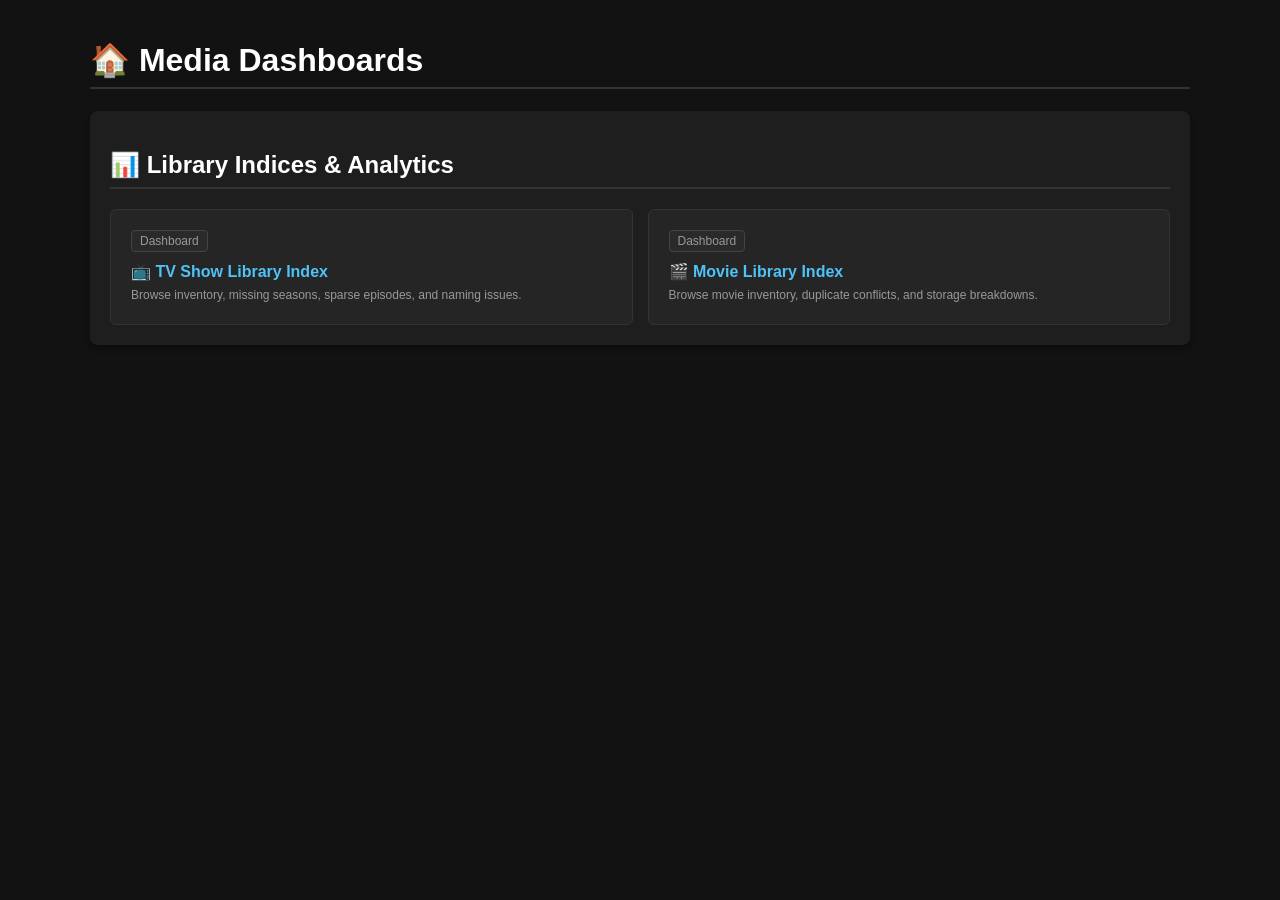
==== index.html @ 1117bfb1 "Add movie and TV show dashboards" ====
<!DOCTYPE html>
<html lang="en">
<head>
    <meta charset="UTF-8">
    <meta name="viewport" content="width=device-width, initial-scale=1">
    <title>Media Dashboards</title>
    <style>
        body { font-family: -apple-system, BlinkMacSystemFont, "Segoe UI", Roboto, sans-serif; background-color: #121212; color: #e0e0e0; margin: 0; padding: 20px; }
        h1, h2 { color: #ffffff; border-bottom: 2px solid #333; padding-bottom: 8px; }
        .container { max-width: 1100px; margin: auto; }
        .card { background: #1e1e1e; padding: 20px; border-radius: 8px; margin-bottom: 25px; box-shadow: 0 4px 6px rgba(0,0,0,0.3); }
        .grid-links { display: grid; grid-template-columns: repeat(auto-fit, minmax(260px, 1fr)); gap: 15px; margin-top: 15px; }
        .tile { background: #252525; padding: 20px; border-radius: 6px; border: 1px solid #333; text-decoration: none; color: #fff; display: flex; flex-direction: column; transition: 0.2s; }
        .tile:hover { background: #2a2a2a; border-color: #1976d2; transform: translateY(-2px); }
        .tile h3 { margin: 0 0 6px 0; color: #4fc3f7; font-size: 16px; }
        .tile span { color: #999; font-size: 12px; line-height: 1.4; }
        .badge { background: #2a2a2a; color: #cccccc; padding: 2px 8px; border-radius: 4px; font-size: 11px; border: 1px solid #444; font-weight: 500; width: fit-content; margin-bottom: 10px; }
        @media (max-width: 800px) { body { padding: 12px; } }
    </style>
</head>
<body>
<div class="container">
    <h1>&#127968; Media Dashboards</h1>
    <div class="card">
        <h2>&#128202; Library Indices &amp; Analytics</h2>
        <div class="grid-links">
            <a href="IndexShows.html" class="tile">
                <span class="badge">Dashboard</span>
                <h3>&#128250; TV Show Library Index</h3>
                <span>Browse inventory, missing seasons, sparse episodes, and naming issues.</span>
            </a>
            <a href="IndexMovies.html" class="tile">
                <span class="badge">Dashboard</span>
                <h3>&#127916; Movie Library Index</h3>
                <span>Browse movie inventory, duplicate conflicts, and storage breakdowns.</span>
            </a>
        </div>
    </div>
</div>
</body>
</html>
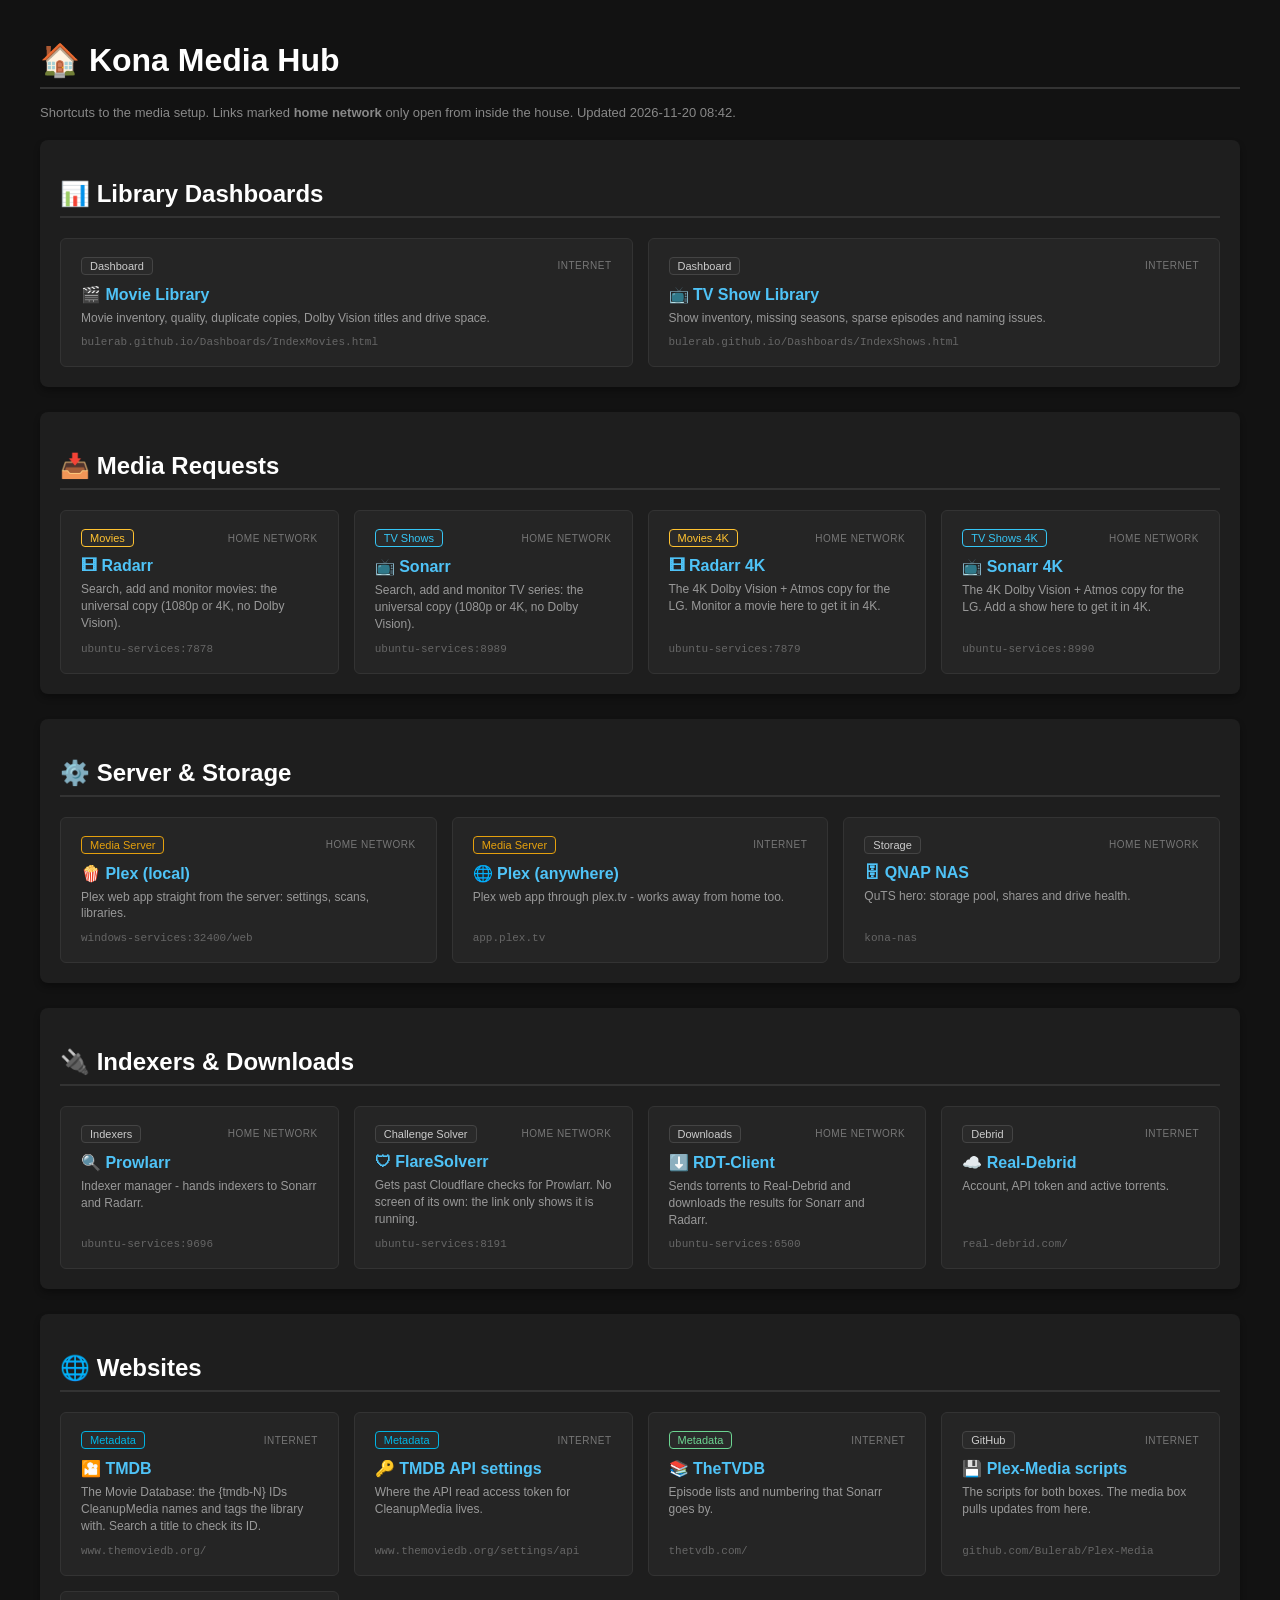
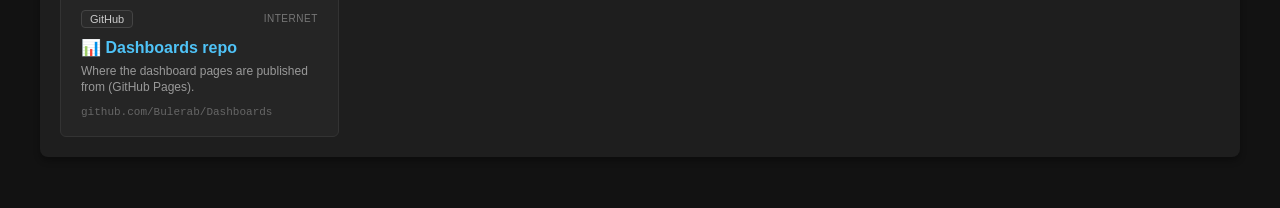
==== commit e026d401: "index.html: redirect the site's front door to the Hub (IndexHome.html)" ====
--- a/index.html
+++ b/index.html
@@ -3,39 +3,17 @@
 <head>
     <meta charset="UTF-8">
     <meta name="viewport" content="width=device-width, initial-scale=1">
-    <title>Media Dashboards</title>
+    <title>Kona Media Hub</title>
+    <!-- The site's front door: GitHub Pages opens index.html for the bare address, so send visitors to the Hub. -->
+    <meta http-equiv="refresh" content="0; url=IndexHome.html">
+    <link rel="canonical" href="IndexHome.html">
+    <script>location.replace('IndexHome.html' + location.search + location.hash);</script>
     <style>
-        body { font-family: -apple-system, BlinkMacSystemFont, "Segoe UI", Roboto, sans-serif; background-color: #121212; color: #e0e0e0; margin: 0; padding: 20px; }
-        h1, h2 { color: #ffffff; border-bottom: 2px solid #333; padding-bottom: 8px; }
-        .container { max-width: 1100px; margin: auto; }
-        .card { background: #1e1e1e; padding: 20px; border-radius: 8px; margin-bottom: 25px; box-shadow: 0 4px 6px rgba(0,0,0,0.3); }
-        .grid-links { display: grid; grid-template-columns: repeat(auto-fit, minmax(260px, 1fr)); gap: 15px; margin-top: 15px; }
-        .tile { background: #252525; padding: 20px; border-radius: 6px; border: 1px solid #333; text-decoration: none; color: #fff; display: flex; flex-direction: column; transition: 0.2s; }
-        .tile:hover { background: #2a2a2a; border-color: #1976d2; transform: translateY(-2px); }
-        .tile h3 { margin: 0 0 6px 0; color: #4fc3f7; font-size: 16px; }
-        .tile span { color: #999; font-size: 12px; line-height: 1.4; }
-        .badge { background: #2a2a2a; color: #cccccc; padding: 2px 8px; border-radius: 4px; font-size: 11px; border: 1px solid #444; font-weight: 500; width: fit-content; margin-bottom: 10px; }
-        @media (max-width: 800px) { body { padding: 12px; } }
+        body { font-family: -apple-system, BlinkMacSystemFont, "Segoe UI", Roboto, sans-serif; background-color: #121212; color: #e0e0e0; margin: 0; padding: 40px 20px; text-align: center; }
+        a { color: #4fc3f7; }
     </style>
 </head>
 <body>
-<div class="container">
-    <h1>&#127968; Media Dashboards</h1>
-    <div class="card">
-        <h2>&#128202; Library Indices &amp; Analytics</h2>
-        <div class="grid-links">
-            <a href="IndexShows.html" class="tile">
-                <span class="badge">Dashboard</span>
-                <h3>&#128250; TV Show Library Index</h3>
-                <span>Browse inventory, missing seasons, sparse episodes, and naming issues.</span>
-            </a>
-            <a href="IndexMovies.html" class="tile">
-                <span class="badge">Dashboard</span>
-                <h3>&#127916; Movie Library Index</h3>
-                <span>Browse movie inventory, duplicate conflicts, and storage breakdowns.</span>
-            </a>
-        </div>
-    </div>
-</div>
+    <p>Opening the <a href="IndexHome.html">Kona Media Hub</a>&hellip;</p>
 </body>
 </html>
